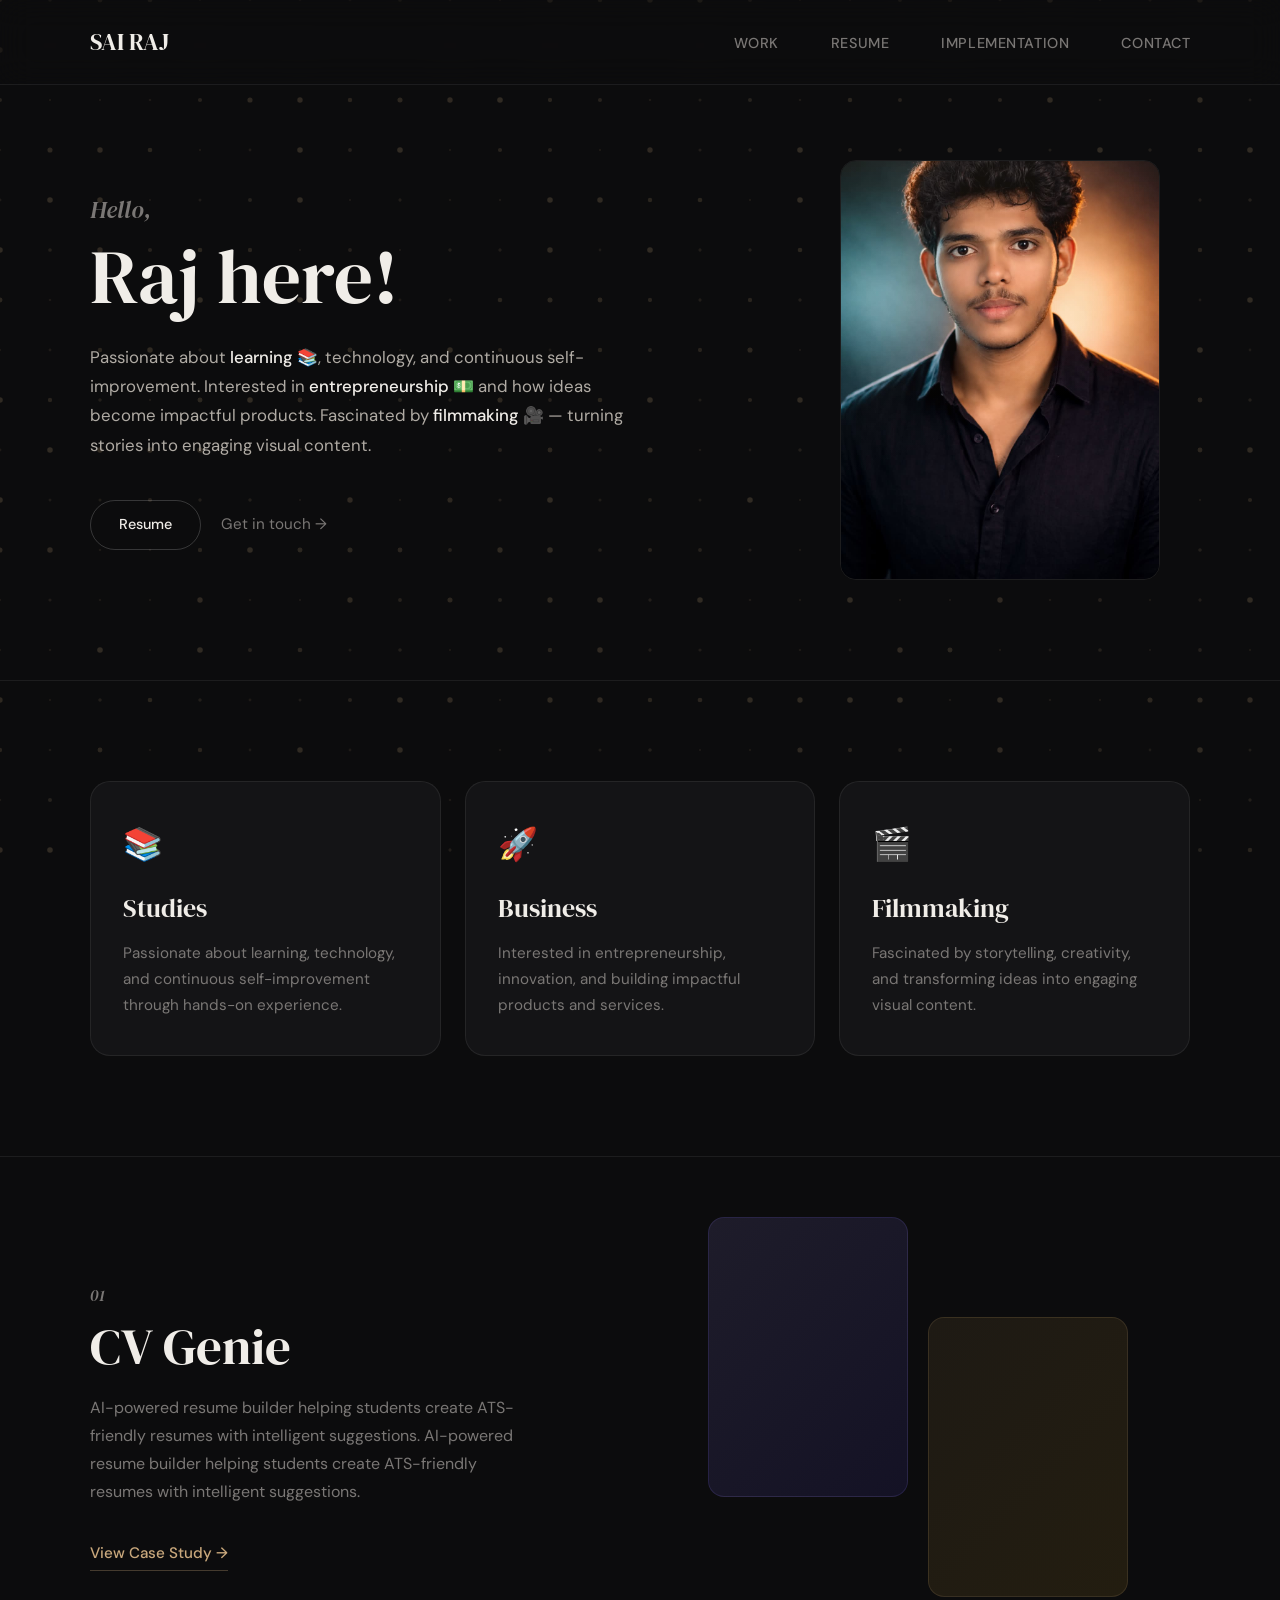
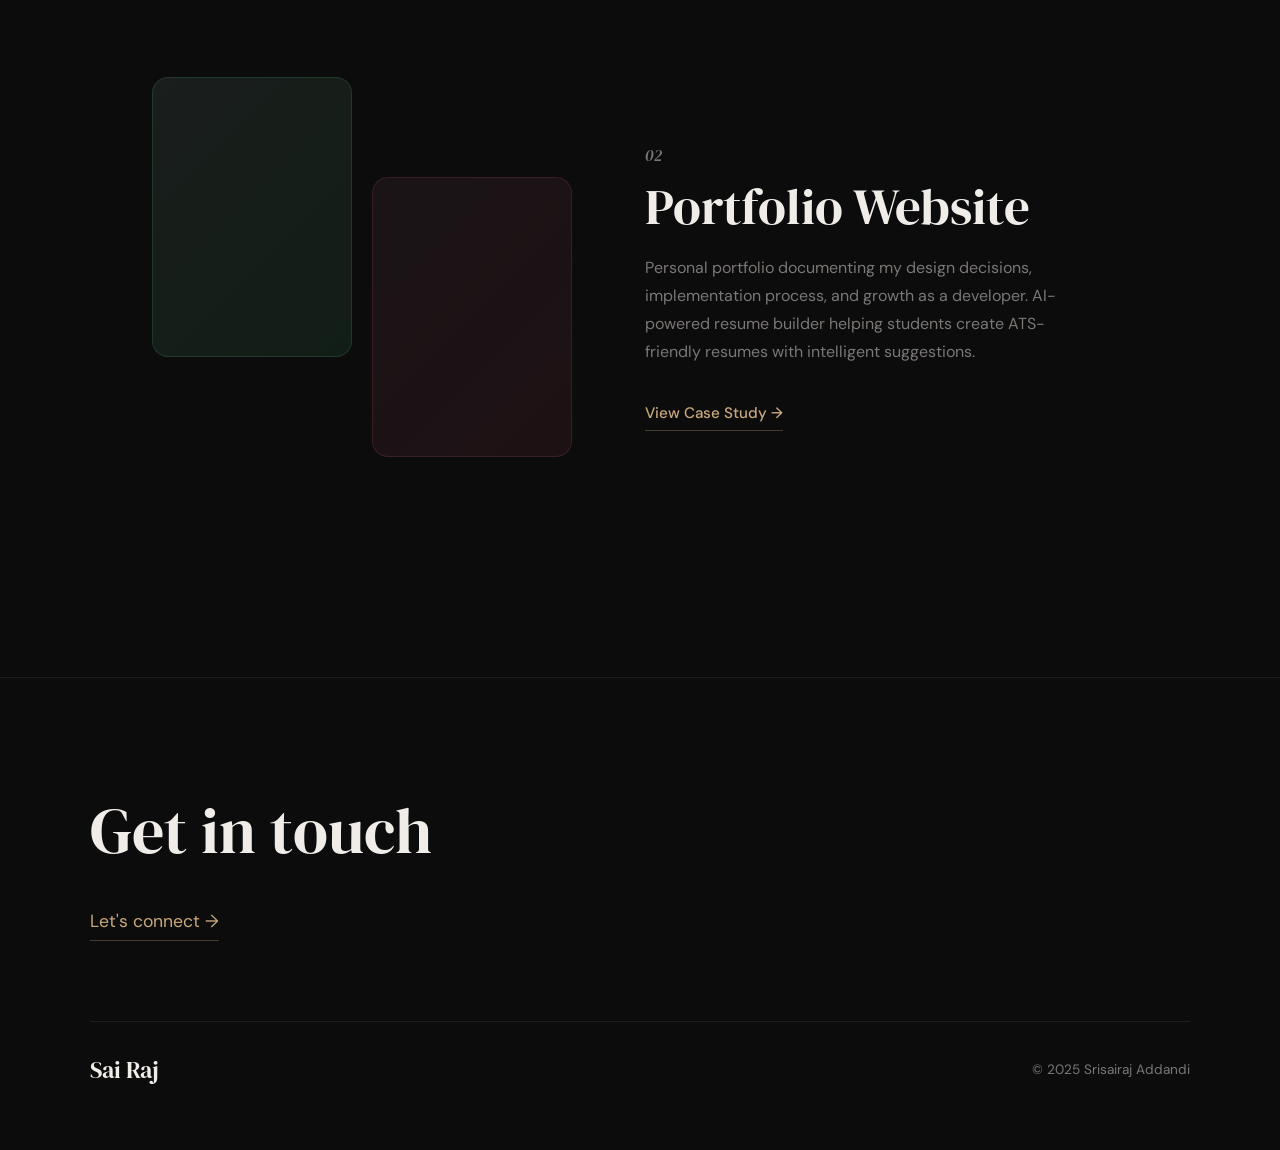
==== index.html @ 6c8cea07 "initial commit" ====
<!DOCTYPE html>
<html lang="en">
<head>
  <meta charset="UTF-8">
  <meta name="viewport" content="width=device-width, initial-scale=1.0">
  <title>Sai Raj — Portfolio</title>
  <link rel="preconnect" href="https://fonts.googleapis.com">
  <link href="https://fonts.googleapis.com/css2?family=DM+Serif+Display:ital@0;1&family=DM+Sans:wght@300;400;500;600&display=swap" rel="stylesheet">
  <link rel="stylesheet" href="css/style.css">
</head>
<body>

<!-- PARTICLE CANVAS -->
<canvas id="particles"></canvas>

<!-- NAVBAR -->
<nav id="navbar">
  <div class="nav-inner">
  <a href="index.html" class="logo">Sai Raj</a>
  <ul>
    <li><a href="#work">Work</a></li>
    <li><a href="asserts/SRISAIRAJ ADDANDI _ RESUME.pdf" target="_blank">Resume</a></li>
    <li><a href="#implementation">Implementation</a></li>
    <li><a href="#call">Contact</a></li>
  </ul>
  </div>
</nav>

<!-- HERO -->
<section class="hero" id="hero">
  <div class="hero-inner">

    <div class="hero-text">
      <p class="hero-eyebrow reveal-up">Hello,</p>
      <h1 class="reveal-up delay-1">Raj here!</h1>
      <p class="hero-bio reveal-up delay-2">
        Passionate about <strong>learning&nbsp;📚</strong>, technology, and continuous self-improvement.
        Interested in <strong>entrepreneurship&nbsp;💵</strong> and how ideas become impactful products.
        Fascinated by <strong>filmmaking&nbsp;🎥</strong> — turning stories into engaging visual content.
      </p>
      <div class="hero-links reveal-up delay-3">
        <a href="asserts/SRISAIRAJ ADDANDI _ RESUME.pdf" target="_blank" class="btn-outline">Resume</a>
        <a href="contact.html" class="btn-ghost">Get in touch →</a>
      </div>
    </div>

    <div class="hero-photo reveal-right">
      <div class="photo-frame">
        <img src="asserts/raj.jpeg" alt="Sai Raj" class="profile-img">
      </div>
    </div>

  </div>
</section>

<!-- INTERESTS -->
<section class="interests-section" id="work">
  <div class="container">
    <div class="interests-grid">

      <div class="interest-card reveal-up">
        <span class="interest-icon">📚</span>
        <h3>Studies</h3>
        <p>Passionate about learning, technology, and continuous self-improvement through hands-on experience.</p>
      </div>

      <div class="interest-card reveal-up delay-1">
        <span class="interest-icon">🚀</span>
        <h3>Business</h3>
        <p>Interested in entrepreneurship, innovation, and building impactful products and services.</p>
      </div>

      <div class="interest-card reveal-up delay-2">
        <span class="interest-icon">🎬</span>
        <h3>Filmmaking</h3>
        <p>Fascinated by storytelling, creativity, and transforming ideas into engaging visual content.</p>
      </div>

    </div>
  </div>
</section>

<!-- WORK / CASE STUDIES -->
<section class="work-section" id="implementation">
  <div class="container">

    <!-- Case Study 01 -->
    <div class="case-row reveal-up">
      <div class="case-info">
        <span class="case-num">01</span>
        <h2 class="case-title">CV Genie</h2>
        <p class="case-desc">AI-powered resume builder helping students create ATS-friendly resumes with intelligent suggestions.
          AI-powered resume builder helping students create ATS-friendly resumes with intelligent suggestions.
        </p>
        <a href="case-study-1.html" class="case-link">View Case Study →</a>
      </div>
      <div class="case-images">
        <div class="img-card img-high"></div>
        <div class="img-card img-low"></div>
      </div>
    </div>

    <!-- Case Study 02 -->
    <div class="case-row reverse reveal-up">
      <div class="case-info">
        <span class="case-num">02</span>
        <h2 class="case-title">Portfolio Website</h2>
        <p class="case-desc">Personal portfolio documenting my design decisions, implementation process, and growth as a developer.
          AI-powered resume builder helping students create ATS-friendly resumes with intelligent suggestions.
        </p>
        <a href="case-study-2.html" class="case-link">View Case Study →</a>
      </div>
      <div class="case-images">
        <div class="img-card img-high accent"></div>
        <div class="img-card img-low accent"></div>
      </div>
    </div>

  </div>
</section>

<!-- FOOTER -->
<footer class="site-footer" id="call">
  <div class="container">
    <h2 class="footer-heading">Get in touch</h2>
    <a href="contact.html" class="footer-email">Let's connect →</a>

    <div class="footer-bottom">
      <a href="index.html" class="logo">Sai Raj</a>
      <p class="footer-copy">© 2025 Srisairaj Addandi</p>
    </div>
  </div>
</footer>

<script src="js/script.js"></script>
</body>
</html>
---- css/style.css ----
/* ============================================
   RESET & BASE
============================================ */
*, *::before, *::after {
  margin: 0;
  padding: 0;
  box-sizing: border-box;
}

:root {
  --bg: #0c0c0d;
  --surface: #141416;
  --border: rgba(255,255,255,0.07);
  --text: #f0ede8;
  --muted: #7a7775;
  --accent: #c9a87c;        /* warm gold */
  --accent2: #8b7cf6;       /* soft violet */
  --font-display: 'DM Serif Display', Georgia, serif;
  --font-body: 'DM Sans', system-ui, sans-serif;
}

html { scroll-behavior: smooth; }

body {
  background: var(--bg);
  color: var(--text);
  font-family: var(--font-body);
  font-size: 17px;
  line-height: 1.65;
  overflow-x: hidden;
}

a { color: inherit; text-decoration: none; }

/* ============================================
   PARTICLES CANVAS
============================================ */
#particles {
  position: fixed;
  inset: 0;
  z-index: 0;
  pointer-events: none;
}

/* ============================================
   NAV
============================================ */
/* ============================================
   UNIVERSAL CONTAINER — used by every section
   This is the single source of truth for
   left/right alignment across all sections.
============================================ */
.container {
  width: 100%;
  max-width: 1280px;
  margin: 0 auto;
}

nav {
  position: fixed;
  top: 0;
  left: 0;
  right: 0;
  z-index: 100;
  padding: 22px 7%;
  backdrop-filter: blur(16px);
  background: transparent;
  border-bottom: 1px solid var(--border);
  transition: background 0.3s;
}

.nav-inner {
  width: 100%;
  max-width: 1280px;
  margin: 0 auto;
  display: flex;
  justify-content: space-between;
  align-items: center;
}

.logo {
  font-family: var(--font-display);
  font-size: 1.5rem;
  color: var(--text);
  letter-spacing: -0.01em;
}

nav ul {
  display: flex;
  list-style: none;
  gap: 52px;
}

nav a {
  font-size: 0.9rem;
  font-weight: 500;
  color: var(--muted);
  letter-spacing: 0.04em;
  text-transform: uppercase;
  transition: color 0.2s;
}

nav a:hover { color: var(--text); }

/* ============================================
   HERO
============================================ */
.hero {
  position: relative;
  z-index: 1;
  padding: 160px 7% 100px;  /* top accounts for fixed nav */
}

.hero-inner {
  width: 100%;
  max-width: 1280px;
  margin: 0 auto;
  display: grid;
  grid-template-columns: 1fr 380px;
  align-items: center;
  gap: 140px;
}

.hero-eyebrow {
  font-family: var(--font-display);
  font-style: italic;
  font-size: 1.5rem;
  color: var(--muted);
  margin-bottom: 8px;
}

.hero-text h1 {
  font-family: var(--font-display);
  font-size: clamp(3.5rem, 6vw, 6rem);
  font-weight: 400;
  line-height: 1.0;
  color: var(--text);
  margin-bottom: 28px;
}

.hero-bio {
  font-size: 1.05rem;
  color: #b0aba4;
  max-width: 560px;
  line-height: 1.75;
  margin-bottom: 40px;
}

.hero-bio strong {
  color: var(--text);
  font-weight: 500;
}

.hero-links {
  display: flex;
  gap: 20px;
  align-items: center;
}

.btn-outline {
  padding: 12px 28px;
  border: 1px solid rgba(255,255,255,0.18);
  border-radius: 100px;
  font-size: 0.9rem;
  font-weight: 500;
  color: var(--text);
  transition: border-color 0.2s, background 0.2s;
}

.btn-outline:hover {
  border-color: var(--accent);
  background: rgba(201,168,124,0.08);
}

.btn-ghost {
  font-size: 0.95rem;
  color: var(--muted);
  transition: color 0.2s;
}

.btn-ghost:hover { color: var(--text); }

/* PHOTO */
.hero-photo {
  display: flex;
  justify-content: center;
}

.photo-frame {
  width: 320px;
  height: 420px;
  border-radius: 16px;
  overflow: hidden;
  border: 1px solid var(--border);
  position: relative;
}

.photo-frame::before {
  content: '';
  position: absolute;
  inset: 0;
  background: linear-gradient(160deg, rgba(201,168,124,0.12), transparent 60%);
  z-index: 1;
  pointer-events: none;
}

.profile-img {
  width: 100%;
  height: 100%;
  object-fit: cover;
  display: block;
}

/* ============================================
   INTERESTS
============================================ */
.interests-section {
  position: relative;
  z-index: 1;
  padding: 100px 7%;
  border-top: 1px solid var(--border);
}

.interests-grid {
  display: grid;
  grid-template-columns: repeat(auto-fit, minmax(300px, 1fr));
  gap: 24px;
}

.interest-card {
  background: var(--surface);
  border: 1px solid var(--border);
  border-radius: 20px;
  padding: 36px 32px;
  transition: transform 0.35s, border-color 0.35s;
}

.interest-card:hover {
  transition: translateY(-8px);
  border-color: rgba(230, 136, 14, 0.3);
}

.interest-icon {
  font-size: 2rem;
  display: block;
  margin-bottom: 16px;
}

.interest-card h3 {
  font-family: var(--font-display);
  font-size: 1.6rem;
  font-weight: 400;
  margin-bottom: 12px;
  color: var(--text);
}

.interest-card p {
  color: var(--muted);
  font-size: 0.95rem;
  line-height: 1.7;
}

/* ============================================
   WORK SECTION
============================================ */
.work-section {
  position: relative;
  z-index: 1;
  padding: 100px 7%;
  border-top: 1px solid var(--border);
}

.section-label {
  font-size: 0.8rem;
  font-weight: 600;
  letter-spacing: 0.12em;
  text-transform: uppercase;
  color: var(--muted);
  margin-bottom: 64px;
}

.case-row {
  margin-bottom: 120px;
  display: grid;
  grid-template-columns: 1fr 1fr;
  gap: 10px;
  align-items: center;
}

.case-row.reverse {
  direction: rtl;
}

.case-row.reverse > * {
  direction: ltr;
}

.case-num {
  display: block;
  font-family: var(--font-display);
  font-style: italic;
  font-size: 1rem;
  color: var(--muted);
  margin-bottom: 12px;
}

.case-title {
  font-family: var(--font-display);
  font-size: clamp(2.5rem, 4vw, 4rem);
  font-weight: 400;
  line-height: 1.05;
  margin-bottom: 20px;
  color: var(--text);
}

.case-desc {
  color: var(--muted);
  font-size: 1rem;
  line-height: 1.75;
  max-width: 440px;
  margin-bottom: 32px;
}

.case-link {
  display: inline-block;
  font-size: 0.95rem;
  font-weight: 500;
  color: var(--accent);
  border-bottom: 1px solid rgba(201,168,124,0.3);
  padding-bottom: 4px;
  transition: border-color 0.2s;
}

.case-link:hover { border-color: var(--accent); }

/* STAGGERED IMAGE PAIR */
.case-images {
  display: flex;
  gap: 20px;
  align-items: flex-start;
  justify-content: center;
}

.img-card {
  width: 200px;
  height: 280px;
  border-radius: 16px;
  background: var(--surface);
  border: 1px solid var(--border);
  flex-shrink: 0;
}

.img-high {
  margin-top: -40px;
  background: linear-gradient(135deg, #1e1c2a, #141225);
  border-color: rgba(139,124,246,0.15);
}

.img-low {
  margin-top: 60px;
  background: linear-gradient(135deg, #1e1a14, #231d10);
  border-color: rgba(201,168,124,0.15);
}

.img-high.accent {
  background: linear-gradient(135deg, #1a1e1c, #111e16);
  border-color: rgba(100,200,150,0.15);
}

.img-low.accent {
  background: linear-gradient(135deg, #1a1416, #1e1114);
  border-color: rgba(220,100,120,0.15);
}

/* ============================================
   FOOTER
============================================ */
.site-footer {
  position: relative;
  z-index: 1;
  border-top: 1px solid var(--border);
  padding: 100px 7% 60px;
}

.footer-heading {
  font-family: var(--font-display);
  font-size: clamp(2.5rem, 5vw, 5rem);
  font-weight: 400;
  color: var(--text);
  margin-bottom: 24px;
}

.footer-email {
  font-size: 1.1rem;
  color: var(--accent);
  border-bottom: 1px solid rgba(201,168,124,0.3);
  padding-bottom: 4px;
  transition: color 0.2s;
  display: inline-block;
  margin-bottom: 80px;
}

.footer-email:hover { color: var(--text); }

.footer-bottom {
  display: flex;
  justify-content: space-between;
  align-items: center;
  border-top: 1px solid var(--border);
  padding-top: 28px;
}

.footer-copy {
  font-size: 0.85rem;
  color: var(--muted);
}

/* ============================================
   CONTACT PAGE
============================================ */
.contact-page {
  position: relative;
  z-index: 1;
  min-height: 100vh;
  padding: 160px 7% 100px;
}

.contact-page .container {
  max-width: 640px;
  margin: 0 auto;
}

.contact-page h1 {
  font-family: var(--font-display);
  font-size: clamp(3rem, 5vw, 4.5rem);
  font-weight: 400;
  margin-bottom: 16px;
}

.contact-subtitle {
  color: var(--muted);
  margin-bottom: 56px;
  font-size: 1.05rem;
}

.form-group {
  margin-bottom: 24px;
}

.form-group label {
  display: block;
  font-size: 0.8rem;
  font-weight: 600;
  letter-spacing: 0.1em;
  text-transform: uppercase;
  color: var(--muted);
  margin-bottom: 8px;
}

.form-group input,
.form-group textarea {
  width: 100%;
  background: var(--surface);
  border: 1px solid var(--border);
  border-radius: 10px;
  padding: 14px 18px;
  color: var(--text);
  font-family: var(--font-body);
  font-size: 1rem;
  outline: none;
  transition: border-color 0.2s;
}

.form-group input:focus,
.form-group textarea:focus {
  border-color: rgba(201,168,124,0.5);
}

.form-group textarea {
  min-height: 160px;
  resize: vertical;
}

.form-submit {
  padding: 14px 36px;
  background: var(--accent);
  border: none;
  border-radius: 100px;
  color: #0c0c0d;
  font-family: var(--font-body);
  font-size: 0.95rem;
  font-weight: 600;
  cursor: pointer;
  transition: opacity 0.2s;
}

.form-submit:hover { opacity: 0.85; }

/* ============================================
   IMPLEMENTATIONS PAGE
============================================ */
.impl-page {
  position: relative;
  z-index: 1;
  min-height: 100vh;
  padding: 160px 7% 100px;
}

.impl-page .container {
  max-width: 1280px;
  margin: 0 auto;
}

.impl-page h1 {
  font-family: var(--font-display);
  font-size: clamp(3rem, 5vw, 4.5rem);
  font-weight: 400;
  margin-bottom: 64px;
}

.impl-grid {
  display: grid;
  grid-template-columns: repeat(auto-fill, minmax(320px, 1fr));
  gap: 28px;
}

.impl-card {
  background: var(--surface);
  border: 1px solid var(--border);
  border-radius: 20px;
  padding: 36px 32px;
  transition: transform 0.3s, border-color 0.3s;
}

.impl-card:hover {
  transform: translateY(-6px);
  border-color: rgba(201,168,124,0.25);
}

.impl-card h2 {
  font-family: var(--font-display);
  font-size: 1.6rem;
  font-weight: 400;
  margin-bottom: 12px;
}

.impl-card p {
  color: var(--muted);
  font-size: 0.95rem;
  line-height: 1.7;
}

/* ============================================
   ANIMATIONS
============================================ */
.reveal-up {
  opacity: 0;
  transform: translateY(36px);
  transition: opacity 0.8s ease, transform 0.8s ease;
}

.reveal-up.visible {
  opacity: 1;
  transform: translateY(0);
}

.reveal-right {
  opacity: 0;
  transform: translateX(36px);
  transition: opacity 0.9s ease, transform 0.9s ease;
}

.reveal-right.visible {
  opacity: 1;
  transform: translateX(0);
}

.delay-1 { transition-delay: 0.15s; }
.delay-2 { transition-delay: 0.3s; }
.delay-3 { transition-delay: 0.45s; }

/* ============================================
   RESPONSIVE
============================================ */
@media (max-width: 1024px) {
  .hero-inner {
    grid-template-columns: 1fr;
    text-align: center;
    gap: 48px;
  }

  .hero-bio { max-width: 100%; }
  .hero-links { justify-content: center; }
  .hero-photo { justify-content: center; }

  .interests-grid {
    grid-template-columns: 1fr;
  }

  .case-row, .case-row.reverse {
    grid-template-columns: 1fr;
    direction: ltr;
    gap: 48px;
  }
}

@media (max-width: 600px) {
  nav ul { gap: 24px; }
  nav { padding: 18px 5%; }
  .hero { padding: 130px 5% 80px; }
  .interests-section,
  .work-section,
  .site-footer { padding: 80px 5%; }
  .footer-bottom { flex-direction: column; gap: 12px; text-align: center; }
}

    /* ============================================
       CASE STUDY — OCEAN BLUES THEME
       All text is dark to work on light backgrounds
    ============================================ */



    /* ============================================
       SHARED SECTION STYLES
    ============================================ */
    .cs-section {
      padding: 100px 7%;
    }

    .cs-section .container {
      width: 100%;
      max-width: 1280px;
      margin: 0 auto;
    }

    .cs-label {
      font-size: 0.75rem;
      font-weight: 600;
      letter-spacing: 0.14em;
      text-transform: uppercase;
      color: #3a5a72;
      margin-bottom: 16px;
    }

    .cs-heading {
      font-family: 'DM Serif Display', Georgia, serif;
      font-size: clamp(2.2rem, 4vw, 3.5rem);
      font-weight: 400;
      line-height: 1.1;
      color: #0f1f2e;
      margin-bottom: 32px;
    }

    .cs-para {
      font-size: 1.05rem;
      line-height: 1.8;
      color: #2a4055;
      max-width: 640px;
      margin-bottom: 20px;
    }

    .cs-para:last-child { margin-bottom: 0; }

    /* Image placeholder */
    .cs-img {
      width: 100%;
      border-radius: 16px;
      overflow: hidden;
      border: 1px solid rgba(0,0,0,0.08);
      background: rgba(255,255,255,0.5);
      display: flex;
      align-items: center;
      justify-content: center;
      color: #3a5a72;
      font-size: 0.85rem;
      font-weight: 500;
      letter-spacing: 0.05em;
    }

    .cs-img img {
      width: 100%;
      height: 100%;
      object-fit: cover;
      display: block;
    }

    /* Two-column layout */
    .cs-two-col {
      display: grid;
      grid-template-columns: 1fr 1fr;
      gap: 80px;
      align-items: center;
    }

    .cs-two-col.reverse { direction: rtl; }
    .cs-two-col.reverse > * { direction: ltr; }

    /* Back link */
    .cs-back {
      display: inline-flex;
      align-items: center;
      gap: 8px;
      font-size: 0.9rem;
      font-weight: 500;
      color: #3a5a72;
      margin-bottom: 48px;
      transition: color 0.2s;
      text-decoration: none;
    }

    .cs-back:hover { color: #0f1f2e; }

    /* Tags */
    .cs-problem-tag {
      display: inline-block;
      padding: 4px 14px;
      border-radius: 100px;
      background: rgba(220,80,80,0.12);
      color: #b03030;
      font-size: 0.8rem;
      font-weight: 600;
      letter-spacing: 0.08em;
      text-transform: uppercase;
      margin-bottom: 20px;
    }

    .cs-solution-tag {
      display: inline-block;
      padding: 4px 14px;
      border-radius: 100px;
      background: rgba(40,160,100,0.12);
      color: #1a7a50;
      font-size: 0.8rem;
      font-weight: 600;
      letter-spacing: 0.08em;
      text-transform: uppercase;
      margin-bottom: 20px;
    }

    /* 4-image grid */
    .cs-four-grid {
      display: grid;
      grid-template-columns: 1fr 1fr;
      gap: 24px;
    }

    /* ============================================
       SECTION BACKGROUNDS — OCEAN BLUES
    ============================================ */
    .s1 { background: #87CEFA; padding-top: 160px; }
    .s2 { background: #B0E0E6; }
    .s3 { background: #AFEEEE; }
    .s4 { background: #F0F8FF; }
    .s5 { background: #FFFFFF; }
    .s6 { background: #B0C4DE; }
    .s7 { background: #F0FFFF; }
    .s8 { background: #89CFF0; }

    /* ============================================
       RESPONSIVE
    ============================================ */
    @media (max-width: 900px) {
      .cs-two-col,
      .cs-two-col.reverse {
        grid-template-columns: 1fr;
        direction: ltr;
        gap: 40px;
      }
      .cs-four-grid { grid-template-columns: 1fr; }
    }

    @media (max-width: 600px) {
      .cs-section { padding: 80px 5%; }
      .s1 { padding-top: 130px; }
    }
.contact-section{
    width:100%;
    max-width:1280px;
    margin:0 auto;

    display:grid;
    grid-template-columns:1fr 380px;

    align-items:start;
    gap:140px;

    padding:120px 0;
}

.contact-content h1,
.about-content h1{
    font-size:4rem;
    font-weight:700;
    margin-bottom:50px;
}

.contact-cards{
    display:grid;
    grid-template-columns:repeat(3,360px);
    gap: 40px;
}

.contact-card{
    background:#111827;
    border:1px solid #2d3748;
    border-radius:20px;
    padding:30px;
}

.contact-card h2{
    font-size:1.5rem;
    margin-bottom:15px;
}

.contact-card p{
    line-height:1.7;
    margin-bottom:25px;
}

.contact-btn{
    display:inline-block;
    padding:12px 24px;

    border:1px solid #3b82f6;
    border-radius:10px;

    text-decoration:none;
    color:white;

    transition:0.3s;
}

.contact-btn:hover{
    transform:translateY(-3px);
}

.about-content p{
    line-height:1.9;
    margin-bottom:20px;
    font-size:1rem;
}
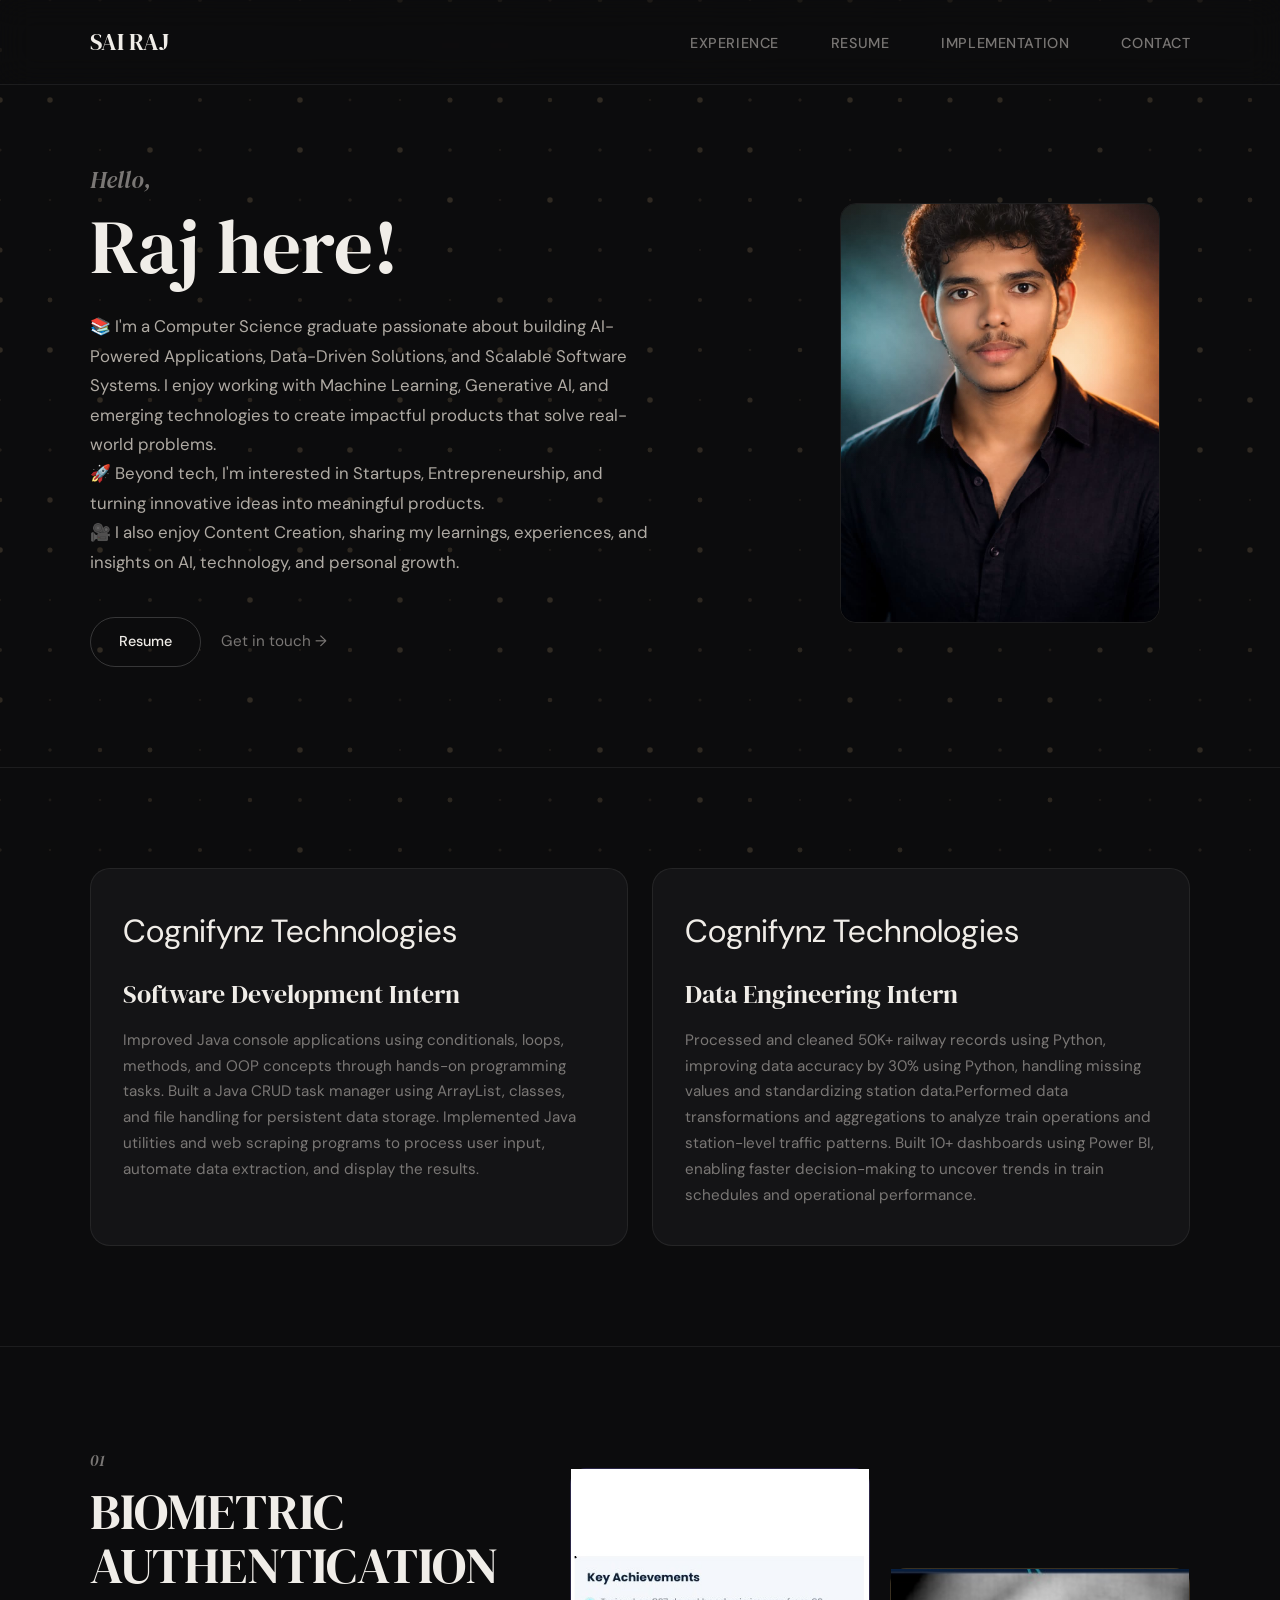
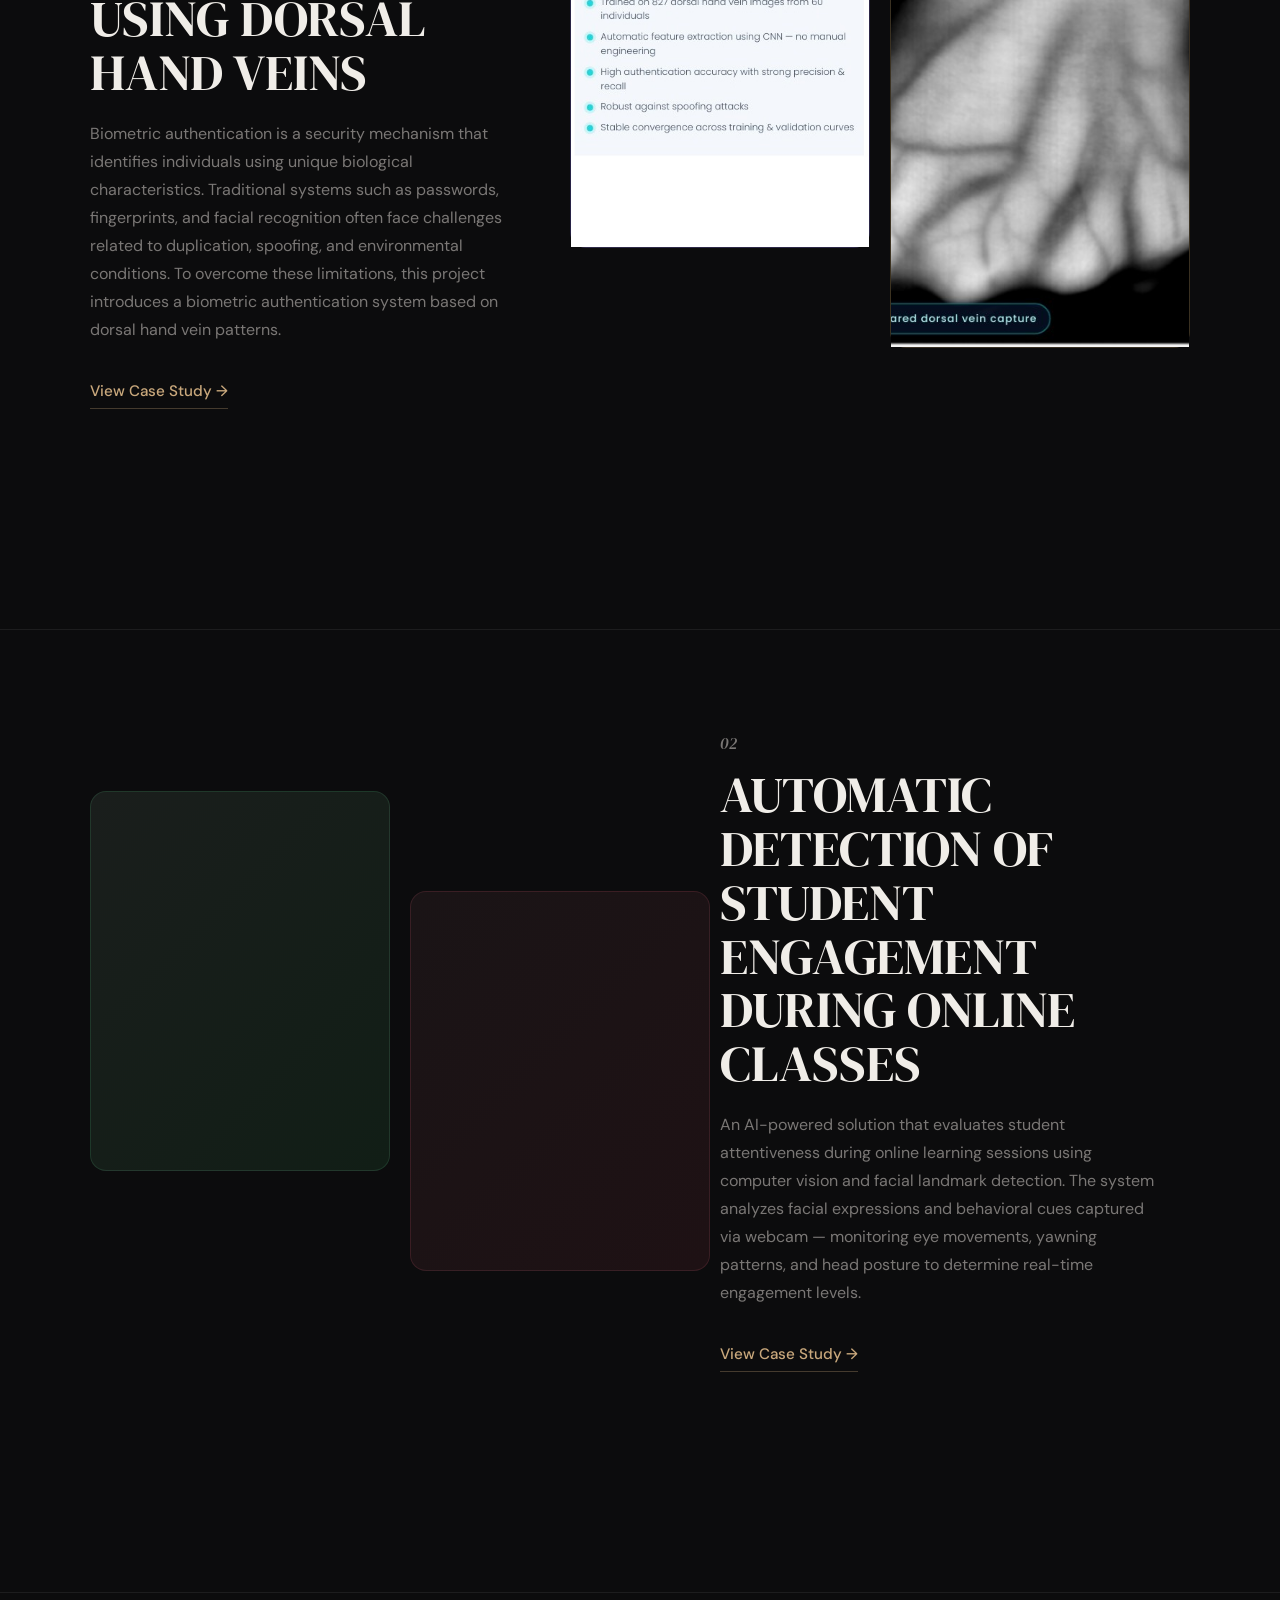
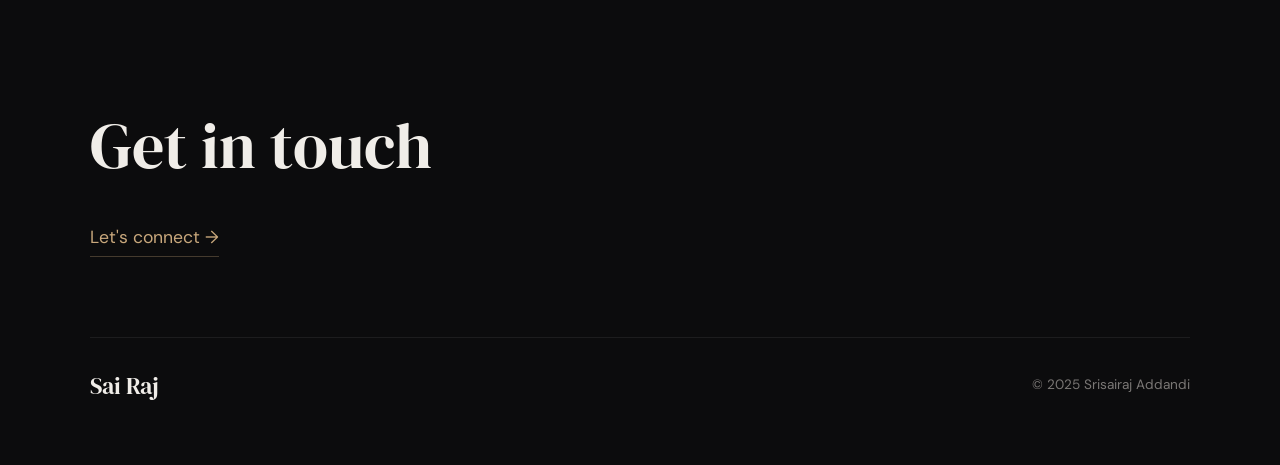
==== commit 6ab314ba: "updated some style and case studies" ====
--- a/index.html
+++ b/index.html
@@ -18,7 +18,7 @@
   <div class="nav-inner">
   <a href="index.html" class="logo">Sai Raj</a>
   <ul>
-    <li><a href="#work">Work</a></li>
+    <li><a href="#work">Experience</a></li>
     <li><a href="asserts/SRISAIRAJ ADDANDI _ RESUME.pdf" target="_blank">Resume</a></li>
     <li><a href="#implementation">Implementation</a></li>
     <li><a href="#call">Contact</a></li>
@@ -34,9 +34,13 @@
       <p class="hero-eyebrow reveal-up">Hello,</p>
       <h1 class="reveal-up delay-1">Raj here!</h1>
       <p class="hero-bio reveal-up delay-2">
-        Passionate about <strong>learning&nbsp;📚</strong>, technology, and continuous self-improvement.
-        Interested in <strong>entrepreneurship&nbsp;💵</strong> and how ideas become impactful products.
-        Fascinated by <strong>filmmaking&nbsp;🎥</strong> — turning stories into engaging visual content.
+
+📚 I'm a Computer Science graduate passionate about building AI-Powered Applications, Data-Driven Solutions, and Scalable Software Systems. I enjoy working with Machine Learning, Generative AI, and emerging technologies to create impactful products that solve real-world problems.
+<br>
+🚀 Beyond tech, I'm interested in Startups, Entrepreneurship, and turning innovative ideas into meaningful products.
+<br>
+🎥 I also enjoy Content Creation, sharing my learnings, experiences, and insights on AI, technology, and personal growth.
+
       </p>
       <div class="hero-links reveal-up delay-3">
         <a href="asserts/SRISAIRAJ ADDANDI _ RESUME.pdf" target="_blank" class="btn-outline">Resume</a>
@@ -59,23 +63,22 @@
     <div class="interests-grid">
 
       <div class="interest-card reveal-up">
-        <span class="interest-icon">📚</span>
-        <h3>Studies</h3>
-        <p>Passionate about learning, technology, and continuous self-improvement through hands-on experience.</p>
+        <span class="interest-icon">Cognifynz Technologies</span>
+        <h3>Software Development Intern</h3>
+        <p>Improved Java console applications using conditionals, loops, methods, and OOP concepts through hands-on programming 
+tasks. Built a Java CRUD task manager using ArrayList, classes, and file handling for persistent data storage.  
+Implemented Java utilities and web scraping programs to process user input, automate data extraction, and display the 
+results.    </p>
       </div>
 
       <div class="interest-card reveal-up delay-1">
-        <span class="interest-icon">🚀</span>
-        <h3>Business</h3>
-        <p>Interested in entrepreneurship, innovation, and building impactful products and services.</p>
+        <span class="interest-icon">Cognifynz Technologies</span>
+        <h3>Data Engineering Intern </h3>
+        <p>Processed and cleaned 50K+ railway records using Python, improving data accuracy by 30% using Python, handling 
+missing values and standardizing station data.Performed data transformations and aggregations to analyze train 
+operations and station-level traffic patterns. Built 10+ dashboards using Power BI, enabling faster decision-making to 
+uncover trends in train schedules and operational performance.  </p>
       </div>
-
-      <div class="interest-card reveal-up delay-2">
-        <span class="interest-icon">🎬</span>
-        <h3>Filmmaking</h3>
-        <p>Fascinated by storytelling, creativity, and transforming ideas into engaging visual content.</p>
-      </div>
-
     </div>
   </div>
 </section>
@@ -88,25 +91,40 @@
     <div class="case-row reveal-up">
       <div class="case-info">
         <span class="case-num">01</span>
-        <h2 class="case-title">CV Genie</h2>
-        <p class="case-desc">AI-powered resume builder helping students create ATS-friendly resumes with intelligent suggestions.
-          AI-powered resume builder helping students create ATS-friendly resumes with intelligent suggestions.
+        <h2 class="case-title">BIOMETRIC AUTHENTICATION USING DORSAL HAND VEINS</h2>
+        <p class="case-desc">Biometric authentication is a security mechanism that
+identifies individuals using unique biological
+characteristics. Traditional systems such as passwords,
+fingerprints, and facial recognition often face challenges
+related to duplication, spoofing, and environmental
+conditions. To overcome these limitations, this project
+introduces a biometric authentication system based on
+dorsal hand vein patterns.
         </p>
         <a href="case-study-1.html" class="case-link">View Case Study →</a>
       </div>
       <div class="case-images">
-        <div class="img-card img-high"></div>
-        <div class="img-card img-low"></div>
+        <div class="img-card img-high">
+          <img src="asserts/case study 1 fornt .jpg" alt="Sai Raj" class="profile-img">
+        </div>
+        <div class="img-card img-low">
+          <img src="asserts/case study 1 page 1.jpg" alt="Sai Raj" class="profile-img">
+        </div>
       </div>
     </div>
+    </div>
+    </section>
+<section class="work-section" id="implementation">
+  <div class="container">
 
     <!-- Case Study 02 -->
     <div class="case-row reverse reveal-up">
       <div class="case-info">
         <span class="case-num">02</span>
-        <h2 class="case-title">Portfolio Website</h2>
-        <p class="case-desc">Personal portfolio documenting my design decisions, implementation process, and growth as a developer.
-          AI-powered resume builder helping students create ATS-friendly resumes with intelligent suggestions.
+        <h2 class="case-title">AUTOMATIC DETECTION OF STUDENT ENGAGEMENT DURING ONLINE CLASSES</h2>
+        <p class="case-desc">An AI-powered solution that evaluates student attentiveness during online learning sessions using computer vision and facial landmark detection.
+     The system analyzes facial expressions and behavioral cues captured via webcam — monitoring eye movements, yawning patterns, and head posture to determine real-time engagement levels.
+
         </p>
         <a href="case-study-2.html" class="case-link">View Case Study →</a>
       </div>
--- a/css/style.css
+++ b/css/style.css
@@ -342,8 +342,8 @@
 }
 
 .img-card {
-  width: 200px;
-  height: 280px;
+  width: 300px;
+  height: 380px;
   border-radius: 16px;
   background: var(--surface);
   border: 1px solid var(--border);
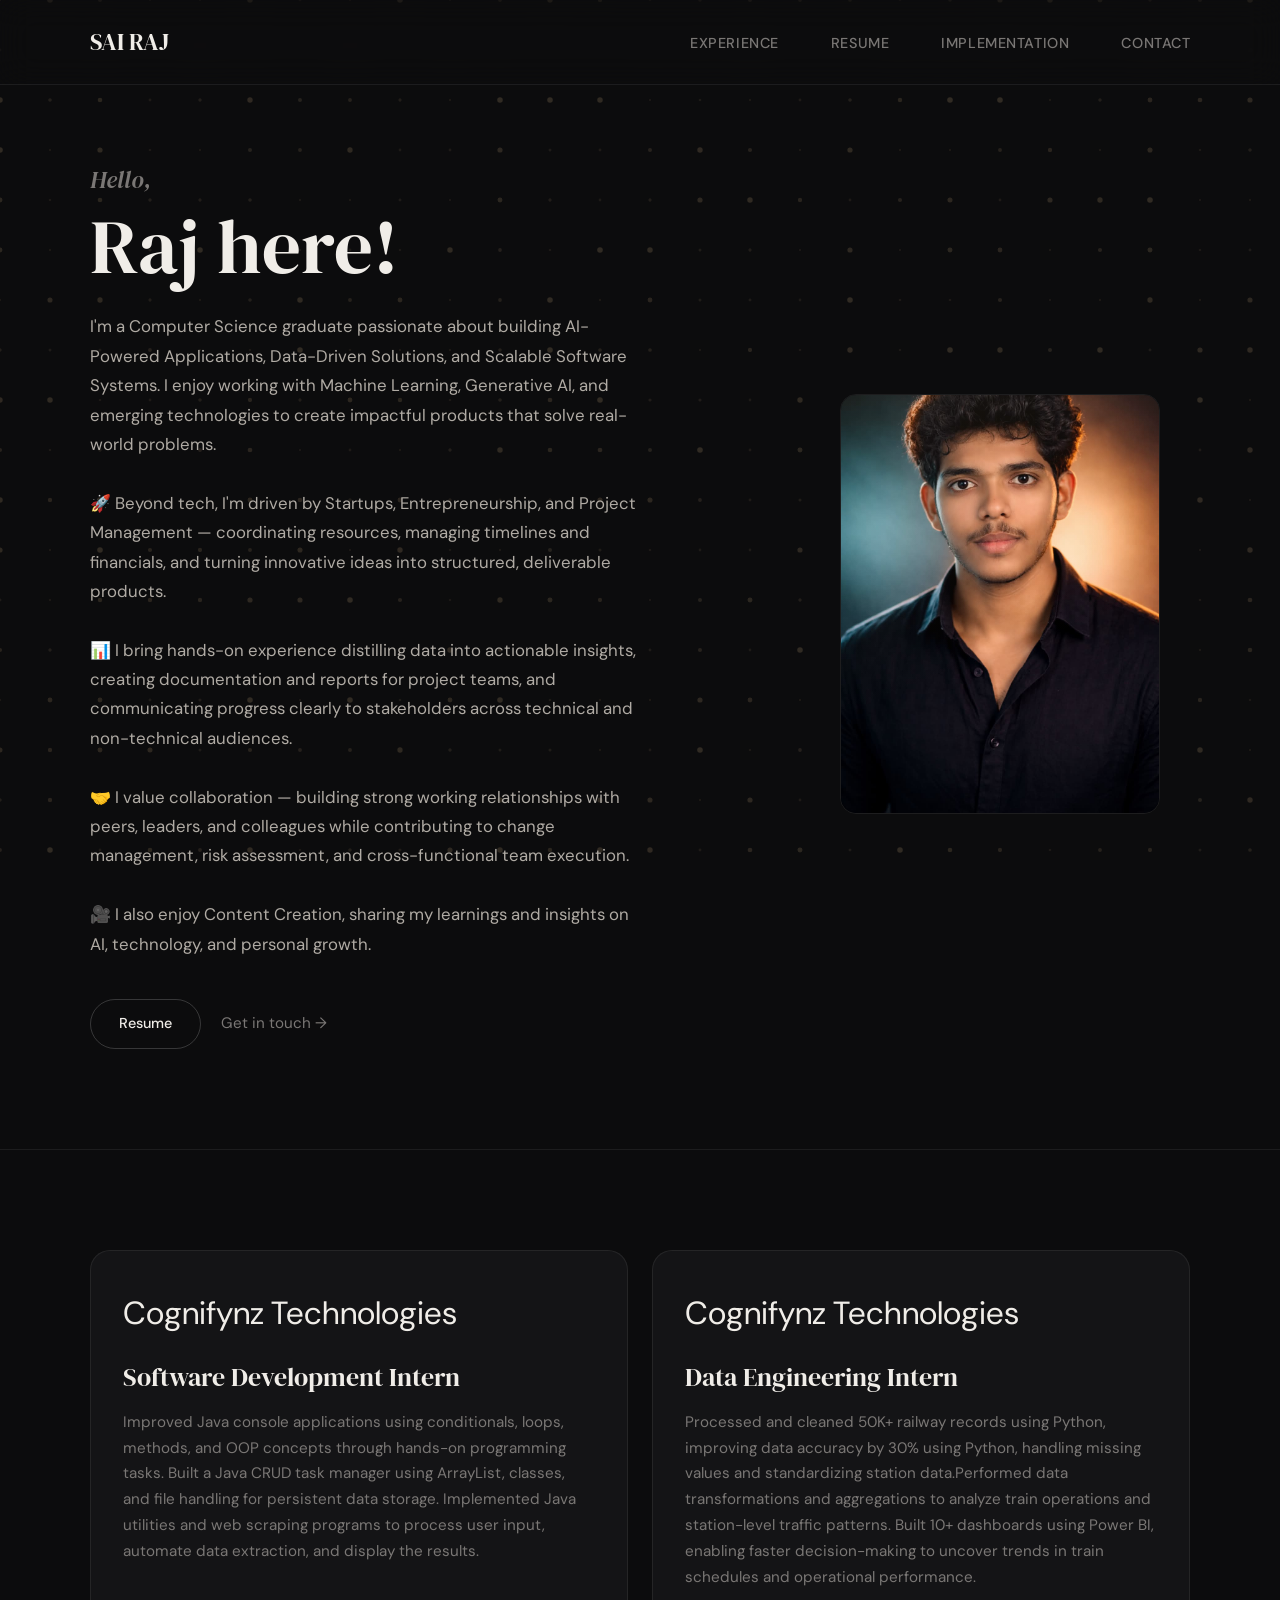
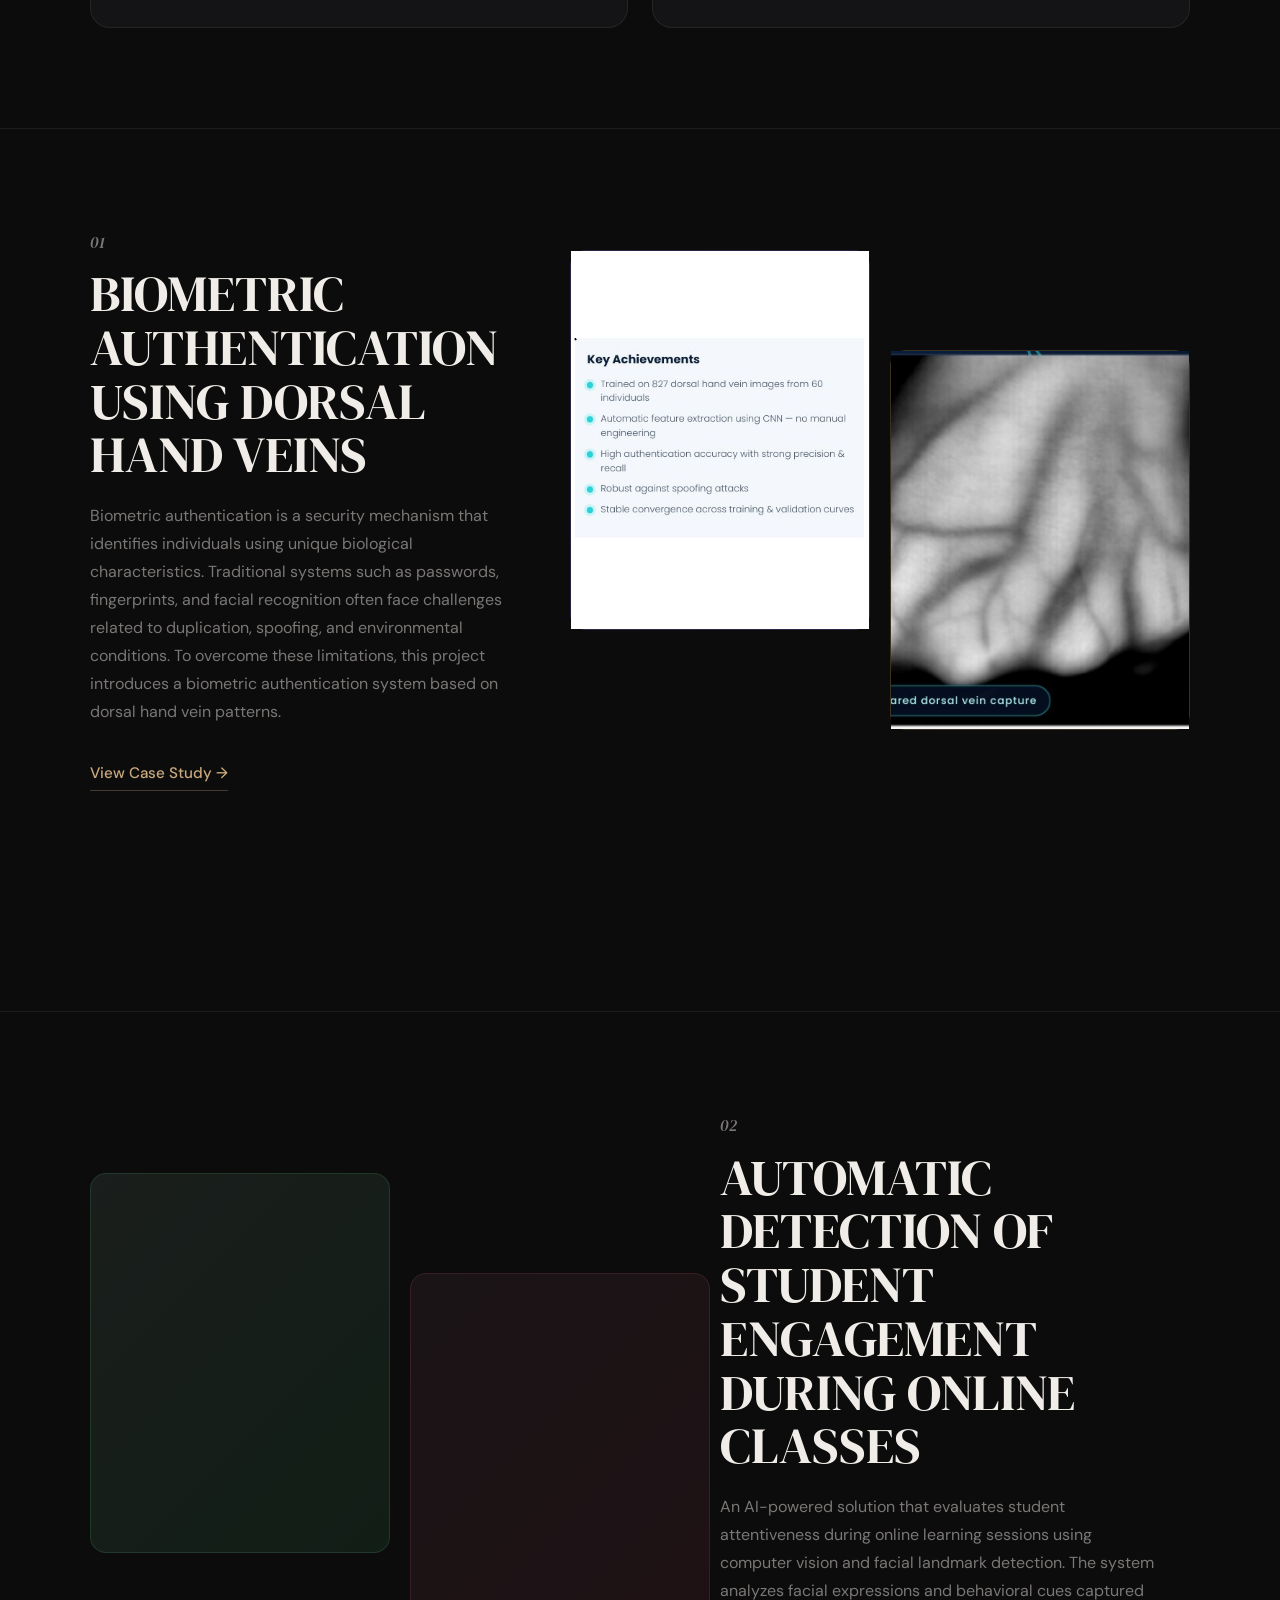
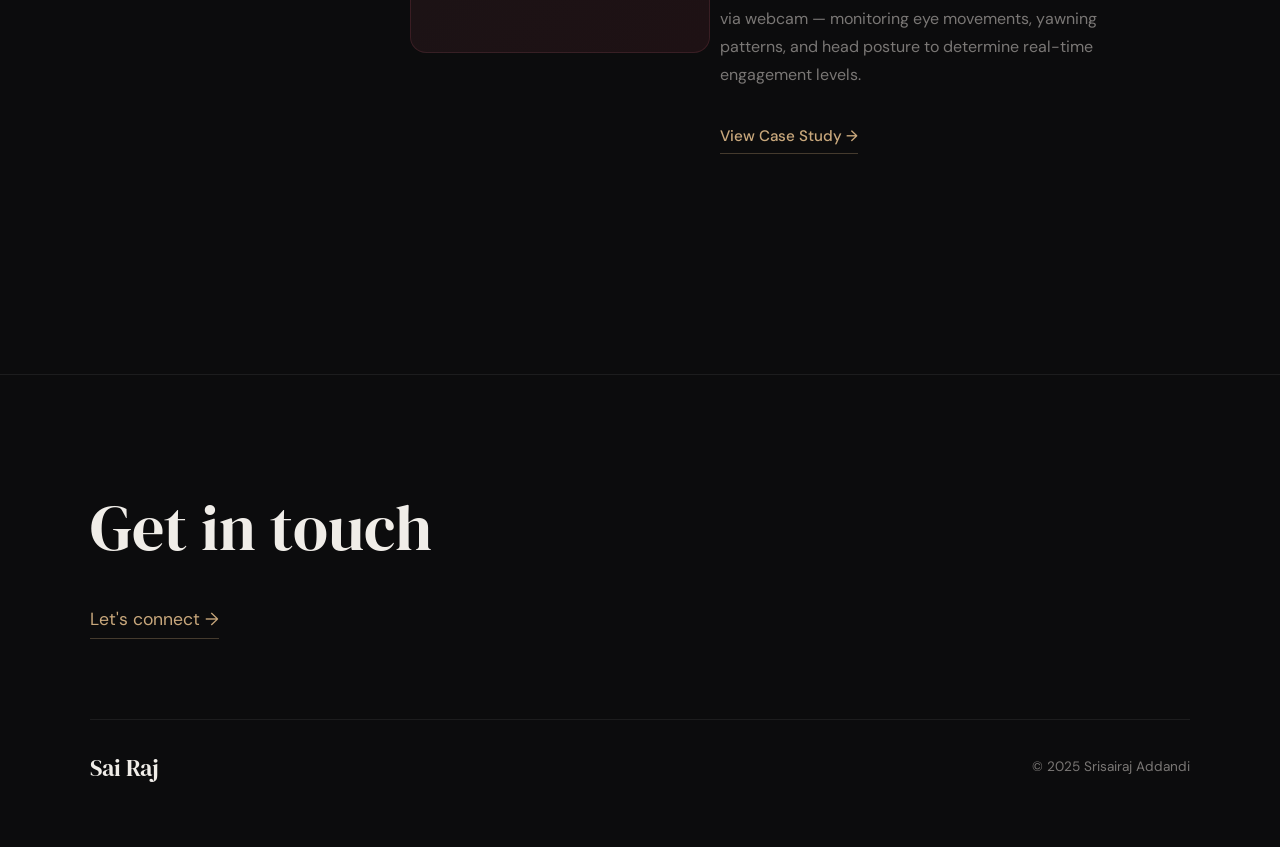
==== commit f785fd2b: "Updated project" ====
--- a/index.html
+++ b/index.html
@@ -35,12 +35,15 @@
       <h1 class="reveal-up delay-1">Raj here!</h1>
       <p class="hero-bio reveal-up delay-2">
 
-📚 I'm a Computer Science graduate passionate about building AI-Powered Applications, Data-Driven Solutions, and Scalable Software Systems. I enjoy working with Machine Learning, Generative AI, and emerging technologies to create impactful products that solve real-world problems.
-<br>
-🚀 Beyond tech, I'm interested in Startups, Entrepreneurship, and turning innovative ideas into meaningful products.
-<br>
-🎥 I also enjoy Content Creation, sharing my learnings, experiences, and insights on AI, technology, and personal growth.
-
+I'm a Computer Science graduate passionate about building AI-Powered Applications, Data-Driven Solutions, and Scalable Software Systems. I enjoy working with Machine Learning, Generative AI, and emerging technologies to create impactful products that solve real-world problems.
+<br><br>
+🚀 Beyond tech, I'm driven by Startups, Entrepreneurship, and Project Management — coordinating resources, managing timelines and financials, and turning innovative ideas into structured, deliverable products.
+<br><br>
+📊 I bring hands-on experience distilling data into actionable insights, creating documentation and reports for project teams, and communicating progress clearly to stakeholders across technical and non-technical audiences.
+<br><br>
+🤝 I value collaboration — building strong working relationships with peers, leaders, and colleagues while contributing to change management, risk assessment, and cross-functional team execution.
+<br><br>
+🎥 I also enjoy Content Creation, sharing my learnings and insights on AI, technology, and personal growth.
       </p>
       <div class="hero-links reveal-up delay-3">
         <a href="asserts/SRISAIRAJ ADDANDI _ RESUME.pdf" target="_blank" class="btn-outline">Resume</a>
